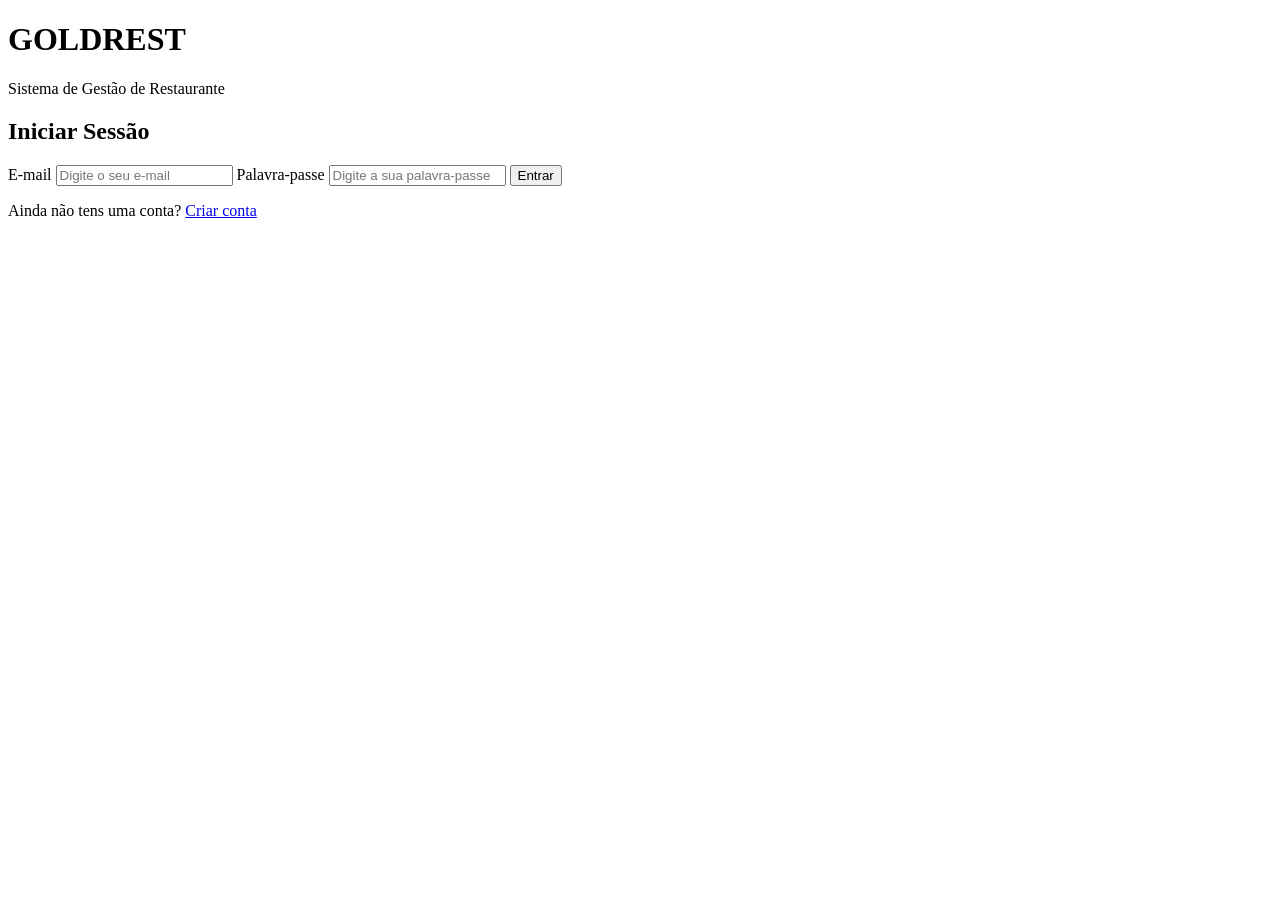
==== index.html @ c760f5db "Add files via upload" ====
<!DOCTYPE html>
<html lang="pt">
<head>
    <meta charset="UTF-8">
    <meta name="viewport" content="width=device-width, initial-scale=1.0">
    <title>GOLDREST - Iniciar Sessão</title>
    <link rel="stylesheet" href="css/style.css">
</head>
<body>

    <div class="container">
        <div class="formulario">
            <h1>GOLDREST</h1>
            <p class="subtitulo">Sistema de Gestão de Restaurante</p>

            <h2>Iniciar Sessão</h2>

            <form id="formLogin">

                <label for="emailLogin">E-mail</label>
                <input type="email" id="emailLogin"
                       placeholder="Digite o seu e-mail" required>

                <label for="senhaLogin">Palavra-passe</label>
                <input type="password" id="senhaLogin"
                       placeholder="Digite a sua palavra-passe" required>

                <button type="submit">Entrar</button>

            </form>

            <p class="alternativa">
                Ainda não tens uma conta?
                <a href="cadastrar.html">Criar conta</a>
            </p>
        </div>
    </div>

    <script src="js/app.js"></script>
</body>
</html>
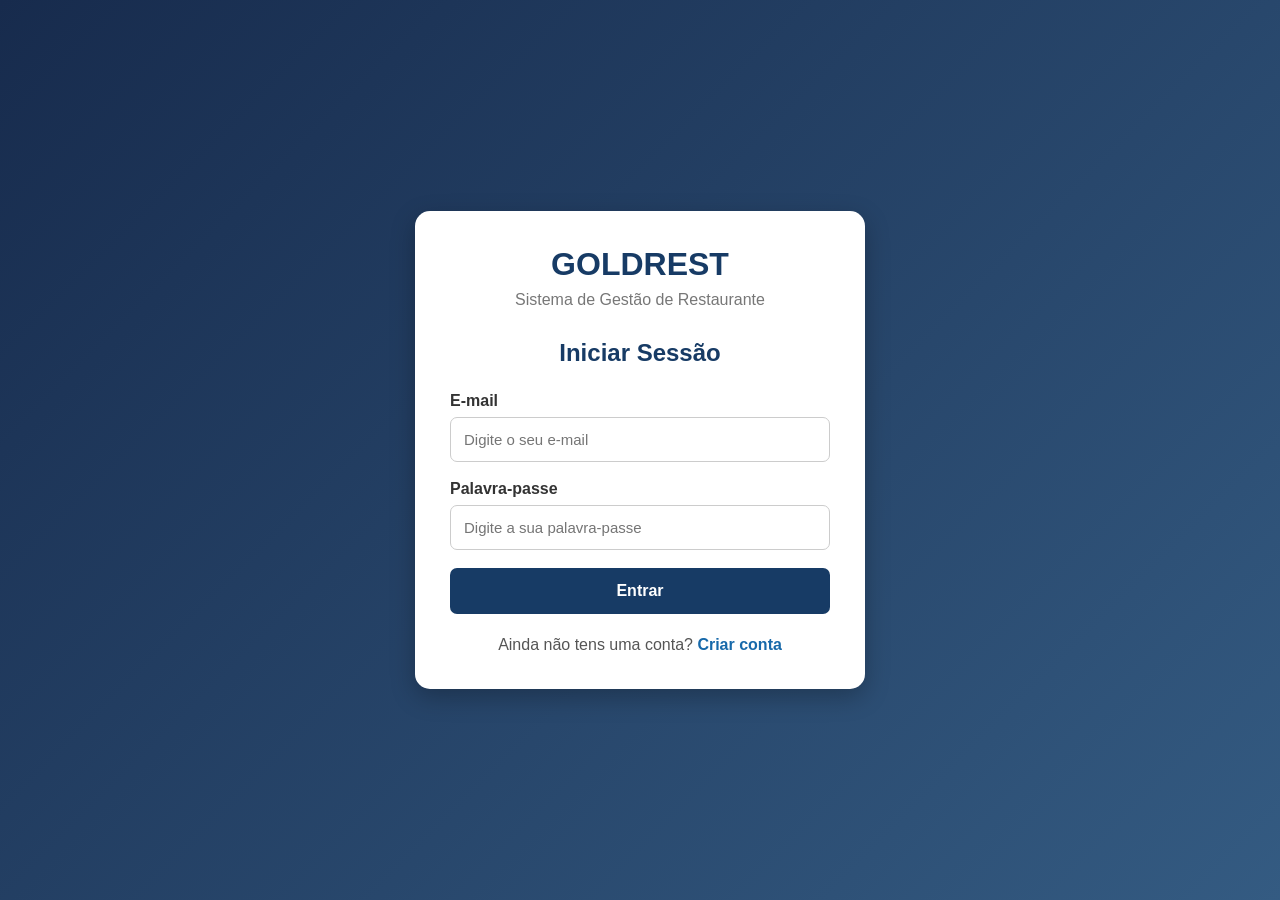
==== commit b78ababb: "Update index.html" ====
--- a/index.html
+++ b/index.html
@@ -4,7 +4,7 @@
     <meta charset="UTF-8">
     <meta name="viewport" content="width=device-width, initial-scale=1.0">
     <title>GOLDREST - Iniciar Sessão</title>
-    <link rel="stylesheet" href="css/style.css">
+    <link rel="stylesheet" href="style.css">
 </head>
 <body>
 
@@ -36,6 +36,6 @@
         </div>
     </div>
 
-    <script src="js/app.js"></script>
+    <script src="app.js"></script>
 </body>
 </html>
--- a/style.css
+++ b/style.css
@@ -0,0 +1,1747 @@
+/* CONFIGURAÇÕES GERAIS */
+
+* {
+    margin: 0;
+    padding: 0;
+    box-sizing: border-box;
+    font-family: Arial, sans-serif;
+}
+
+body {
+    min-height: 100vh;
+    background: linear-gradient(135deg, #172b4d, #345b82);
+    display: flex;
+    justify-content: center;
+    align-items: center;
+    padding: 20px;
+}
+
+/* CONTAINER */
+
+.container {
+    width: 100%;
+    max-width: 450px;
+}
+
+/* FORMULÁRIO */
+
+.formulario {
+    background-color: white;
+    padding: 35px;
+    border-radius: 15px;
+    box-shadow: 0 8px 25px rgba(0, 0, 0, 0.25);
+}
+
+h1 {
+    text-align: center;
+    color: #173b65;
+    font-size: 32px;
+    margin-bottom: 8px;
+}
+
+.subtitulo {
+    text-align: center;
+    color: #777;
+    margin-bottom: 30px;
+}
+
+h2 {
+    text-align: center;
+    color: #173b65;
+    margin-bottom: 25px;
+}
+
+/* CAMPOS */
+
+label {
+    display: block;
+    margin-bottom: 7px;
+    color: #333;
+    font-weight: bold;
+}
+
+input {
+    width: 100%;
+    padding: 13px;
+    margin-bottom: 18px;
+    border: 1px solid #ccc;
+    border-radius: 7px;
+    outline: none;
+    font-size: 15px;
+}
+
+input:focus {
+    border-color: #2467a5;
+    box-shadow: 0 0 4px rgba(36, 103, 165, 0.3);
+}
+
+/* BOTÃO */
+
+button {
+    width: 100%;
+    padding: 14px;
+    background-color: #173b65;
+    color: white;
+    border: none;
+    border-radius: 7px;
+    font-size: 16px;
+    font-weight: bold;
+    cursor: pointer;
+    transition: 0.3s;
+}
+
+button:hover {
+    background-color: #28669e;
+}
+
+/* LINKS */
+
+.alternativa {
+    text-align: center;
+    margin-top: 22px;
+    color: #555;
+}
+
+a {
+    color: #1769aa;
+    text-decoration: none;
+    font-weight: bold;
+}
+
+a:hover {
+    text-decoration: underline;
+}
+
+/* ECRÃS PEQUENOS */
+
+@media (max-width: 480px) {
+    .formulario {
+        padding: 25px 20px;
+    }
+}
+
+/* =====================================
+   PAINEL PRINCIPAL GOLDREST
+===================================== */
+
+.pagina-painel {
+    display: flex;
+    align-items: stretch;
+    justify-content: flex-start;
+    padding: 0;
+    background: #f1f4f8;
+    min-height: 100vh;
+}
+
+/* MENU LATERAL */
+
+.menu-lateral {
+    width: 250px;
+    min-height: 100vh;
+    background: #173b65;
+    color: white;
+    padding: 25px 15px;
+    display: flex;
+    flex-direction: column;
+    flex-shrink: 0;
+}
+
+.logo {
+    text-align: center;
+    padding: 10px 0 30px;
+}
+
+.logo h2 {
+    color: #ffffff;
+    font-size: 27px;
+    margin-bottom: 5px;
+}
+
+.logo p {
+    color: #cbd8e7;
+    font-size: 12px;
+}
+
+.menu-lateral nav {
+    display: flex;
+    flex-direction: column;
+    gap: 8px;
+}
+
+.menu-lateral nav a {
+    color: #e6edf5;
+    text-decoration: none;
+    padding: 13px;
+    border-radius: 7px;
+    font-size: 15px;
+    transition: 0.3s;
+}
+
+.menu-lateral nav a:hover,
+.menu-lateral nav a.ativo {
+    background: #2d5b89;
+    color: white;
+}
+
+/* BOTÃO SAIR */
+
+.botao-sair {
+    margin-top: auto;
+    background: #a83d3d;
+    color: white;
+}
+
+.botao-sair:hover {
+    background: #c34c4c;
+}
+
+/* CONTEÚDO */
+
+.conteudo-painel {
+    flex: 1;
+    padding: 30px;
+    min-width: 0;
+}
+
+/* CABEÇALHO */
+
+.cabecalho-painel {
+    display: flex;
+    justify-content: space-between;
+    align-items: center;
+    gap: 20px;
+    margin-bottom: 30px;
+}
+
+.cabecalho-painel h1 {
+    text-align: left;
+    font-size: 27px;
+    color: #173b65;
+    margin-bottom: 7px;
+}
+
+.cabecalho-painel p {
+    color: #777;
+}
+
+.perfil-utilizador {
+    display: flex;
+    align-items: center;
+    gap: 12px;
+    background: white;
+    padding: 12px 18px;
+    border-radius: 10px;
+}
+
+.icone-perfil {
+    background: #e5edf6;
+    color: #173b65;
+    padding: 10px;
+    border-radius: 50%;
+    font-size: 20px;
+}
+
+.perfil-utilizador strong,
+.perfil-utilizador small {
+    display: block;
+}
+
+.perfil-utilizador strong {
+    color: #173b65;
+}
+
+.perfil-utilizador small {
+    color: #888;
+    margin-top: 4px;
+}
+
+/* BOAS-VINDAS */
+
+.mensagem-boas-vindas {
+    background: linear-gradient(120deg, #173b65, #3474a9);
+    color: white;
+    padding: 30px;
+    border-radius: 12px;
+    margin-bottom: 30px;
+}
+
+.mensagem-boas-vindas h2 {
+    color: white;
+    text-align: left;
+    margin-bottom: 10px;
+}
+
+.mensagem-boas-vindas p {
+    color: #e5edf5;
+    line-height: 1.6;
+}
+
+/* ESTATÍSTICAS */
+
+.estatisticas {
+    display: grid;
+    grid-template-columns: repeat(4, 1fr);
+    gap: 18px;
+    margin-bottom: 35px;
+}
+
+.cartao-estatistica {
+    background: white;
+    padding: 22px;
+    border-radius: 10px;
+    box-shadow: 0 3px 10px rgba(0,0,0,0.05);
+}
+
+.icone-cartao {
+    font-size: 24px;
+    color: #3474a9;
+}
+
+.cartao-estatistica h3 {
+    color: #555;
+    font-size: 15px;
+    margin-top: 12px;
+}
+
+.cartao-estatistica p {
+    color: #173b65;
+    font-size: 30px;
+    font-weight: bold;
+    margin: 10px 0;
+}
+
+.cartao-estatistica small {
+    color: #888;
+}
+
+/* ACESSO RÁPIDO */
+
+.secao-atalhos h2 {
+    color: #173b65;
+    text-align: left;
+    margin-bottom: 20px;
+}
+
+.grelha-atalhos {
+    display: grid;
+    grid-template-columns: repeat(3, 1fr);
+    gap: 18px;
+}
+
+.atalho {
+    display: block;
+    background: white;
+    padding: 23px;
+    border-radius: 10px;
+    text-decoration: none;
+    box-shadow: 0 3px 10px rgba(0,0,0,0.05);
+    transition: 0.3s;
+}
+
+.atalho:hover {
+    transform: translateY(-4px);
+    box-shadow: 0 7px 18px rgba(0,0,0,0.1);
+}
+
+.atalho span {
+    font-size: 28px;
+    color: #3474a9;
+}
+
+.atalho h3 {
+    color: #173b65;
+    margin: 12px 0 8px;
+}
+
+.atalho p {
+    color: #777;
+    font-size: 14px;
+    line-height: 1.5;
+}
+
+/* RODAPÉ */
+
+.rodape-painel {
+    text-align: center;
+    color: #888;
+    font-size: 13px;
+    margin-top: 40px;
+}
+
+/* RESPONSIVIDADE */
+
+@media (max-width: 1000px) {
+    .estatisticas {
+        grid-template-columns: repeat(2, 1fr);
+    }
+
+    .grelha-atalhos {
+        grid-template-columns: repeat(2, 1fr);
+    }
+}
+
+@media (max-width: 700px) {
+    .pagina-painel {
+        flex-direction: column;
+    }
+
+    .menu-lateral {
+        width: 100%;
+        min-height: auto;
+    }
+
+    .menu-lateral nav {
+        display: grid;
+        grid-template-columns: repeat(2, 1fr);
+    }
+
+    .botao-sair {
+        margin-top: 20px;
+    }
+
+    .conteudo-painel {
+        padding: 20px;
+    }
+
+    .cabecalho-painel {
+        align-items: flex-start;
+        flex-direction: column;
+    }
+}
+
+@media (max-width: 450px) {
+    .estatisticas,
+    .grelha-atalhos {
+        grid-template-columns: 1fr;
+    }
+}
+
+/* =====================================
+   MÓDULO DE GESTÃO DE PRODUTOS
+===================================== */
+
+.area-produtos,
+.area-lista-produtos {
+    background: white;
+    padding: 25px;
+    border-radius: 12px;
+    margin-bottom: 25px;
+    box-shadow: 0 3px 10px rgba(0, 0, 0, 0.05);
+}
+
+.cabecalho-secao {
+    display: flex;
+    justify-content: space-between;
+    align-items: center;
+    gap: 20px;
+    margin-bottom: 25px;
+}
+
+.cabecalho-secao h2 {
+    color: #173b65;
+    text-align: left;
+    margin-bottom: 7px;
+}
+
+.cabecalho-secao p {
+    color: #888;
+    font-size: 14px;
+}
+
+/* FORMULÁRIO DE PRODUTOS */
+
+.form-produto {
+    width: 100%;
+}
+
+.campos-produto {
+    display: grid;
+    grid-template-columns: repeat(2, 1fr);
+    gap: 20px;
+}
+
+.campo {
+    display: flex;
+    flex-direction: column;
+}
+
+.campo label {
+    margin-bottom: 8px;
+    color: #333;
+    font-size: 14px;
+}
+
+.campo input,
+.campo select,
+.campo textarea {
+    width: 100%;
+    padding: 12px;
+    border: 1px solid #d5dce5;
+    border-radius: 7px;
+    font-size: 14px;
+    background: white;
+}
+
+.campo textarea {
+    min-height: 90px;
+    resize: vertical;
+}
+
+.campo input:focus,
+.campo select:focus,
+.campo textarea:focus {
+    outline: none;
+    border-color: #3474a9;
+}
+
+.campo-completo {
+    grid-column: 1 / -1;
+}
+
+.previsualizacao-imagem {
+    width: 110px;
+    height: 110px;
+    object-fit: cover;
+    border-radius: 50%;
+    margin-top: 12px;
+    border: 3px solid #dce7f1;
+}
+
+.botoes-formulario {
+    display: flex;
+    gap: 12px;
+    margin-top: 22px;
+}
+
+.botoes-formulario button {
+    width: auto;
+    min-width: 160px;
+    padding: 12px 20px;
+}
+
+.botao-cancelar {
+    background: #777;
+}
+
+.botao-cancelar:hover {
+    background: #555;
+}
+
+/* PESQUISA */
+
+.pesquisa-produto {
+    max-width: 270px;
+    padding: 12px;
+    border: 1px solid #d5dce5;
+    border-radius: 7px;
+    outline: none;
+}
+
+/* TABELA */
+
+.tabela-responsiva {
+    width: 100%;
+    overflow-x: auto;
+}
+
+.tabela-produtos {
+    width: 100%;
+    border-collapse: collapse;
+    min-width: 650px;
+}
+
+.tabela-produtos th,
+.tabela-produtos td {
+    padding: 14px 12px;
+    border-bottom: 1px solid #e9edf2;
+    text-align: left;
+    font-size: 14px;
+}
+
+.tabela-produtos th {
+    background: #f2f5f9;
+    color: #173b65;
+}
+
+.imagem-tabela {
+    width: 48px;
+    height: 48px;
+    object-fit: cover;
+    border-radius: 50%;
+    border: 2px solid #e0e7ef;
+}
+
+.sem-imagem {
+    width: 48px;
+    height: 48px;
+    display: flex;
+    align-items: center;
+    justify-content: center;
+    background: #e9eff6;
+    color: #173b65;
+    border-radius: 50%;
+    font-size: 20px;
+}
+
+.acoes-produto {
+    display: flex;
+    gap: 7px;
+}
+
+.acoes-produto button {
+    width: auto;
+    padding: 8px 12px;
+    font-size: 12px;
+}
+
+.botao-editar {
+    background: #3474a9;
+}
+
+.botao-eliminar {
+    background: #b84040;
+}
+
+.botao-editar:hover {
+    background: #245982;
+}
+
+.botao-eliminar:hover {
+    background: #922d2d;
+}
+
+.mensagem-vazia {
+    color: #888;
+    text-align: center;
+    padding: 25px;
+}
+
+/* RESPONSIVIDADE DOS PRODUTOS */
+
+@media (max-width: 700px) {
+    .campos-produto {
+        grid-template-columns: 1fr;
+    }
+
+    .campo-completo {
+        grid-column: auto;
+    }
+
+    .cabecalho-secao {
+        align-items: stretch;
+        flex-direction: column;
+    }
+
+    .pesquisa-produto {
+        max-width: 100%;
+    }
+
+    .botoes-formulario {
+        flex-direction: column;
+    }
+
+    .botoes-formulario button {
+        width: 100%;
+    }
+}
+
+/* =========================================
+   GESTÃO DE MESAS - GOLDREST
+========================================= */
+
+.pagina-mesas {
+    width: 90%;
+    max-width: 1200px;
+    margin: 35px auto;
+}
+
+.cabecalho-mesas {
+    display: flex;
+    justify-content: space-between;
+    align-items: center;
+    gap: 20px;
+    margin-bottom: 30px;
+}
+
+.cabecalho-mesas h1 {
+    color: #123c69;
+    margin-bottom: 8px;
+}
+
+.cabecalho-mesas p {
+    color: #666;
+}
+
+.botao-voltar {
+    background: #123c69;
+    color: white;
+    padding: 11px 18px;
+    border-radius: 7px;
+    text-decoration: none;
+}
+
+.resumo-mesas {
+    display: grid;
+    grid-template-columns: repeat(3, 1fr);
+    gap: 20px;
+    margin-bottom: 30px;
+}
+
+.cartao-mesa-resumo {
+    background: white;
+    padding: 22px;
+    border-radius: 10px;
+    box-shadow: 0 2px 10px rgba(0, 0, 0, 0.08);
+    border-left: 5px solid #176b9b;
+}
+
+.cartao-mesa-resumo h3 {
+    color: #555;
+    font-size: 16px;
+}
+
+.cartao-mesa-resumo p {
+    color: #123c69;
+    font-size: 28px;
+    font-weight: bold;
+    margin-top: 10px;
+}
+
+.area-gestao-mesas {
+    display: grid;
+    grid-template-columns: 320px 1fr;
+    gap: 25px;
+    align-items: start;
+}
+
+.formulario-mesas,
+.lista-mesas {
+    background: white;
+    padding: 22px;
+    border-radius: 10px;
+    box-shadow: 0 2px 10px rgba(0, 0, 0, 0.08);
+}
+
+.formulario-mesas h2,
+.lista-mesas h2 {
+    color: #123c69;
+    margin-bottom: 20px;
+}
+
+.campo-mesa {
+    margin-bottom: 17px;
+}
+
+.campo-mesa label {
+    display: block;
+    margin-bottom: 7px;
+    font-weight: bold;
+}
+
+.campo-mesa input,
+.campo-mesa select,
+#pesquisaMesa {
+    width: 100%;
+    padding: 11px;
+    border: 1px solid #ccc;
+    border-radius: 6px;
+    font-size: 15px;
+}
+
+.botoes-mesa {
+    display: flex;
+    flex-wrap: wrap;
+    gap: 10px;
+}
+
+.botoes-mesa button {
+    border: none;
+    padding: 11px 15px;
+    border-radius: 6px;
+    cursor: pointer;
+    background: #123c69;
+    color: white;
+}
+
+#botaoCancelarMesa {
+    background: #777;
+}
+
+.titulo-lista-mesas {
+    display: flex;
+    justify-content: space-between;
+    align-items: center;
+    gap: 15px;
+    margin-bottom: 15px;
+}
+
+#pesquisaMesa {
+    max-width: 230px;
+}
+
+.tabela-responsiva {
+    width: 100%;
+    overflow-x: auto;
+}
+
+.tabela-mesas {
+    width: 100%;
+    border-collapse: collapse;
+}
+
+.tabela-mesas th,
+.tabela-mesas td {
+    padding: 13px;
+    border-bottom: 1px solid #ddd;
+    text-align: left;
+}
+
+.tabela-mesas th {
+    background: #123c69;
+    color: white;
+}
+
+.estado-livre {
+    color: #168344;
+    font-weight: bold;
+}
+
+.estado-ocupada {
+    color: #c0392b;
+    font-weight: bold;
+}
+
+.acao-editar-mesa,
+.acao-eliminar-mesa {
+    border: none;
+    padding: 8px 10px;
+    border-radius: 5px;
+    cursor: pointer;
+    color: white;
+    margin: 2px;
+}
+
+.acao-editar-mesa {
+    background: #176b9b;
+}
+
+.acao-eliminar-mesa {
+    background: #c0392b;
+}
+
+.mensagem-mesas {
+    color: #777;
+    margin-top: 15px;
+}
+
+@media (max-width: 800px) {
+    .area-gestao-mesas {
+        grid-template-columns: 1fr;
+    }
+
+    .resumo-mesas {
+        grid-template-columns: 1fr;
+    }
+
+    .cabecalho-mesas,
+    .titulo-lista-mesas {
+        align-items: stretch;
+        flex-direction: column;
+    }
+
+    #pesquisaMesa {
+        max-width: none;
+    }
+}
+
+/* =========================================
+   GESTÃO DE PEDIDOS - GOLDREST
+========================================= */
+
+.pagina-pedidos {
+    width: 92%;
+    max-width: 1250px;
+    margin: 35px auto;
+}
+
+.cabecalho-pedidos {
+    display: flex;
+    justify-content: space-between;
+    align-items: center;
+    gap: 20px;
+    margin-bottom: 25px;
+}
+
+.cabecalho-pedidos h1 {
+    color: #123c69;
+    margin-bottom: 8px;
+}
+
+.cabecalho-pedidos p {
+    color: #666;
+}
+
+.botao-voltar-pedidos {
+    background: #123c69;
+    color: white;
+    text-decoration: none;
+    padding: 11px 18px;
+    border-radius: 7px;
+}
+
+.area-novo-pedido,
+.area-lista-pedidos {
+    background: white;
+    padding: 25px;
+    margin-bottom: 25px;
+    border-radius: 10px;
+    box-shadow: 0 2px 10px rgba(0, 0, 0, 0.08);
+}
+
+.area-novo-pedido h2,
+.area-lista-pedidos h2 {
+    color: #123c69;
+    margin-bottom: 20px;
+}
+
+.dados-pedido {
+    display: grid;
+    grid-template-columns: 1.3fr 1.5fr 0.8fr auto;
+    align-items: end;
+    gap: 15px;
+    margin-bottom: 25px;
+}
+
+.campo-pedido label {
+    display: block;
+    font-weight: bold;
+    margin-bottom: 8px;
+}
+
+.campo-pedido input,
+.campo-pedido select {
+    width: 100%;
+    padding: 11px;
+    border: 1px solid #ccc;
+    border-radius: 6px;
+    font-size: 15px;
+}
+
+#botaoAdicionarItem,
+#botaoGuardarPedido {
+    border: none;
+    padding: 12px 17px;
+    background: #123c69;
+    color: white;
+    border-radius: 6px;
+    cursor: pointer;
+}
+
+#botaoGuardarPedido {
+    margin-top: 20px;
+    background: #168344;
+}
+
+.area-novo-pedido h3 {
+    color: #333;
+    margin-bottom: 15px;
+}
+
+.tabela-pedidos {
+    width: 100%;
+    border-collapse: collapse;
+}
+
+.tabela-pedidos th,
+.tabela-pedidos td {
+    padding: 13px;
+    border-bottom: 1px solid #ddd;
+    text-align: left;
+}
+
+.tabela-pedidos th {
+    background: #123c69;
+    color: white;
+}
+
+.total-pedido {
+    display: flex;
+    justify-content: flex-end;
+    gap: 15px;
+    align-items: center;
+    margin-top: 20px;
+    font-size: 19px;
+}
+
+.total-pedido strong {
+    color: #168344;
+}
+
+.mensagem-pedido {
+    color: #777;
+    margin-top: 15px;
+}
+
+.estado-pedido {
+    font-weight: bold;
+}
+
+.estado-em-preparacao {
+    color: #b7791f;
+}
+
+.estado-concluido {
+    color: #168344;
+}
+
+.estado-cancelado {
+    color: #c0392b;
+}
+
+.acao-concluir-pedido,
+.acao-cancelar-pedido,
+.acao-remover-item {
+    border: none;
+    padding: 8px 10px;
+    border-radius: 5px;
+    cursor: pointer;
+    color: white;
+    margin: 2px;
+}
+
+.acao-concluir-pedido {
+    background: #168344;
+}
+
+.acao-cancelar-pedido,
+.acao-remover-item {
+    background: #c0392b;
+}
+
+@media (max-width: 850px) {
+    .dados-pedido {
+        grid-template-columns: 1fr 1fr;
+    }
+}
+
+@media (max-width: 600px) {
+    .dados-pedido {
+        grid-template-columns: 1fr;
+    }
+
+    .cabecalho-pedidos {
+        flex-direction: column;
+        align-items: flex-start;
+    }
+
+    .total-pedido {
+        justify-content: flex-start;
+        flex-wrap: wrap;
+    }
+}
+
+/* =========================================
+   GESTÃO DE VENDAS - GOLDREST
+========================================= */
+
+.pagina-vendas {
+    width: 92%;
+    max-width: 1250px;
+    margin: 35px auto;
+}
+
+.cabecalho-vendas {
+    display: flex;
+    justify-content: space-between;
+    align-items: center;
+    gap: 20px;
+    margin-bottom: 30px;
+}
+
+.cabecalho-vendas h1 {
+    color: #123c69;
+    margin-bottom: 8px;
+}
+
+.cabecalho-vendas p {
+    color: #666;
+}
+
+.botao-voltar-vendas {
+    background: #123c69;
+    color: white;
+    padding: 11px 18px;
+    border-radius: 7px;
+    text-decoration: none;
+}
+
+.resumo-vendas {
+    display: grid;
+    grid-template-columns: repeat(2, 1fr);
+    gap: 20px;
+    margin-bottom: 30px;
+}
+
+.cartao-venda {
+    background: white;
+    padding: 24px;
+    border-radius: 10px;
+    box-shadow: 0 2px 10px rgba(0, 0, 0, 0.08);
+    border-left: 5px solid #176b9b;
+}
+
+.cartao-venda h3 {
+    color: #555;
+    font-size: 16px;
+}
+
+.cartao-venda p {
+    color: #123c69;
+    font-size: 27px;
+    font-weight: bold;
+    margin-top: 12px;
+}
+
+.area-historico-vendas {
+    background: white;
+    padding: 25px;
+    border-radius: 10px;
+    box-shadow: 0 2px 10px rgba(0, 0, 0, 0.08);
+}
+
+.cabecalho-historico {
+    display: flex;
+    justify-content: space-between;
+    align-items: center;
+    gap: 20px;
+    margin-bottom: 20px;
+}
+
+.cabecalho-historico h2 {
+    color: #123c69;
+    margin-bottom: 7px;
+}
+
+.cabecalho-historico p {
+    color: #777;
+}
+
+#pesquisaVendas {
+    width: 260px;
+    padding: 11px;
+    border: 1px solid #ccc;
+    border-radius: 6px;
+    font-size: 15px;
+}
+
+.tabela-vendas {
+    width: 100%;
+    border-collapse: collapse;
+}
+
+.tabela-vendas th,
+.tabela-vendas td {
+    padding: 13px;
+    border-bottom: 1px solid #ddd;
+    text-align: left;
+}
+
+.tabela-vendas th {
+    background: #123c69;
+    color: white;
+}
+
+.mensagem-vendas {
+    color: #777;
+    margin-top: 15px;
+}
+
+@media (max-width: 750px) {
+    .cabecalho-vendas,
+    .cabecalho-historico {
+        flex-direction: column;
+        align-items: stretch;
+    }
+
+    .resumo-vendas {
+        grid-template-columns: 1fr;
+    }
+
+    #pesquisaVendas {
+        width: 100%;
+    }
+}
+
+/* =========================================
+   GESTÃO DE STOCK - GOLDREST
+========================================= */
+
+.pagina-stock {
+    background: #f1f4f8;
+}
+
+.conteudo-modulo {
+    width: 100%;
+    max-width: 1400px;
+    margin: auto;
+    padding: 30px;
+}
+
+.cabecalho-modulo {
+    display: flex;
+    justify-content: space-between;
+    align-items: center;
+    gap: 20px;
+    margin-bottom: 30px;
+}
+
+.cabecalho-modulo h1 {
+    color: #123c69;
+    margin-bottom: 8px;
+}
+
+.cabecalho-modulo p,
+.descricao-stock {
+    color: #777;
+    font-size: 14px;
+}
+
+.estatisticas-stock {
+    display: grid;
+    grid-template-columns: repeat(4, 1fr);
+    gap: 20px;
+    margin-bottom: 25px;
+}
+
+.cartao-stock {
+    background: white;
+    padding: 22px;
+    border-radius: 10px;
+    box-shadow: 0 2px 8px rgba(0,0,0,0.06);
+}
+
+.cartao-stock span {
+    color: #777;
+    font-size: 14px;
+}
+
+.cartao-stock h2 {
+    color: #123c69;
+    font-size: 28px;
+    margin-top: 12px;
+}
+
+.cartao-modulo-stock {
+    background: white;
+    padding: 25px;
+    border-radius: 10px;
+    margin-bottom: 25px;
+    box-shadow: 0 2px 8px rgba(0,0,0,0.06);
+}
+
+.cartao-modulo-stock h2 {
+    color: #123c69;
+    margin-bottom: 10px;
+}
+
+.campos-stock {
+    display: grid;
+    grid-template-columns: repeat(3, 1fr);
+    gap: 20px;
+    margin: 22px 0 20px;
+}
+
+.campo-stock {
+    display: flex;
+    flex-direction: column;
+    gap: 8px;
+}
+
+.campo-stock label {
+    font-weight: bold;
+    color: #444;
+}
+
+.campo-stock input,
+.campo-stock select,
+.campo-stock textarea,
+#pesquisaStock {
+    width: 100%;
+    padding: 12px;
+    border: 1px solid #ddd;
+    border-radius: 6px;
+    outline: none;
+    font-size: 14px;
+    background: white;
+}
+
+.botao-registar-stock {
+    background: #123c69;
+    color: white;
+    border: none;
+    padding: 13px 22px;
+    border-radius: 6px;
+    cursor: pointer;
+}
+
+.botao-registar-stock:hover {
+    background: #176baf;
+}
+
+.titulo-lista-stock {
+    display: flex;
+    justify-content: space-between;
+    align-items: center;
+    gap: 20px;
+    margin-bottom: 20px;
+}
+
+#pesquisaStock {
+    max-width: 280px;
+}
+
+.tabela-stock {
+    width: 100%;
+    border-collapse: collapse;
+    min-width: 600px;
+}
+
+.tabela-stock th,
+.tabela-stock td {
+    padding: 15px;
+    text-align: left;
+    border-bottom: 1px solid #eee;
+}
+
+.tabela-stock th {
+    background: #f5f7fa;
+    color: #123c69;
+}
+
+.tabela-stock td {
+    color: #555;
+}
+
+.estado-stock,
+.estado-funcionario {
+    display: inline-block;
+    padding: 6px 10px;
+    border-radius: 20px;
+    font-size: 12px;
+    font-weight: bold;
+}
+
+.stock-disponivel,
+.funcionario-ativo {
+    background: #d9f5e3;
+    color: #18783a;
+}
+
+.stock-baixo {
+    background: #fff0c2;
+    color: #936500;
+}
+
+.stock-esgotado,
+.funcionario-inativo {
+    background: #ffe0e0;
+    color: #b42318;
+}
+
+
+/* =========================================
+   GESTÃO DE FUNCIONÁRIOS - GOLDREST
+========================================= */
+
+.pagina-funcionarios {
+    background: #f1f4f8;
+}
+
+.botao-cancelar-funcionario {
+    background: #777;
+    color: white;
+    border: none;
+    padding: 13px 22px;
+    border-radius: 6px;
+    cursor: pointer;
+    margin-left: 8px;
+}
+
+.botao-cancelar-funcionario:hover {
+    background: #555;
+}
+
+.acoes-funcionario {
+    display: flex;
+    align-items: center;
+    gap: 8px;
+    flex-wrap: wrap;
+}
+
+.botao-editar-funcionario,
+.botao-remover-funcionario {
+    border: none;
+    padding: 8px 12px;
+    border-radius: 5px;
+    cursor: pointer;
+    color: white;
+}
+
+.botao-editar-funcionario {
+    background: #176baf;
+}
+
+.botao-remover-funcionario {
+    background: #c0392b;
+}
+
+.botao-editar-funcionario:hover {
+    background: #123c69;
+}
+
+.botao-remover-funcionario:hover {
+    background: #922b21;
+}
+
+
+/* =========================================
+   RELATÓRIOS - GOLDREST
+========================================= */
+
+.pagina-relatorios {
+    background: #f1f4f8;
+}
+
+.estatisticas-relatorios {
+    display: grid;
+    grid-template-columns: repeat(4, 1fr);
+    gap: 20px;
+    margin-bottom: 25px;
+}
+
+.cartao-relatorio {
+    background: white;
+    padding: 22px;
+    border-radius: 10px;
+    box-shadow: 0 2px 8px rgba(0,0,0,0.06);
+}
+
+.cartao-relatorio span {
+    color: #777;
+    font-size: 14px;
+}
+
+.cartao-relatorio h2 {
+    color: #123c69;
+    font-size: 25px;
+    margin: 12px 0 8px;
+    overflow-wrap: anywhere;
+}
+
+.cartao-relatorio small {
+    color: #888;
+    font-size: 12px;
+}
+
+
+/* =========================================
+   DEFINIÇÕES - GOLDREST
+========================================= */
+
+.pagina-definicoes {
+    background: #f1f4f8;
+}
+
+.campo-completo-definicoes {
+    grid-column: 1 / -1;
+}
+
+.visualizacao-logo {
+    display: flex;
+    align-items: center;
+    gap: 15px;
+    margin-top: 15px;
+    flex-wrap: wrap;
+}
+
+.visualizacao-logo img {
+    width: 100px;
+    height: 100px;
+    object-fit: contain;
+    border: 1px solid #ddd;
+    border-radius: 50%;
+    background: white;
+    padding: 5px;
+}
+
+.visualizacao-logo p {
+    color: #777;
+    font-size: 13px;
+}
+
+.acoes-definicoes {
+    display: flex;
+    gap: 12px;
+    flex-wrap: wrap;
+    margin-top: 22px;
+}
+
+.botao-limpar-definicoes {
+    padding: 12px 20px;
+    border: none;
+    border-radius: 6px;
+    background: #e5e7eb;
+    color: #333;
+    cursor: pointer;
+    font-weight: bold;
+}
+
+.botao-limpar-definicoes:hover {
+    background: #d1d5db;
+}
+
+.mensagem-definicoes {
+    margin-top: 15px;
+    font-weight: bold;
+}
+
+.resumo-definicoes {
+    display: grid;
+    gap: 14px;
+    margin-top: 20px;
+}
+
+.resumo-definicoes p {
+    padding: 12px;
+    background: #f4f6f9;
+    border-radius: 6px;
+    overflow-wrap: anywhere;
+}
+
+.resumo-definicoes strong {
+    color: #123c69;
+}
+
+
+/* =========================================
+   CORREÇÕES GERAIS DE TODOS OS MÓDULOS
+========================================= */
+
+/* O Login e o Cadastro continuam centralizados.
+   Os módulos passam a ocupar a página normalmente. */
+
+body.pagina-painel,
+body.pagina-mesas,
+body.pagina-pedidos,
+body.pagina-vendas,
+body.pagina-stock,
+body.pagina-funcionarios,
+body.pagina-relatorios,
+body.pagina-definicoes,
+body.pagina-produtos {
+    min-height: 100vh;
+    padding: 0;
+}
+
+body.pagina-painel {
+    display: flex;
+    align-items: stretch;
+    justify-content: flex-start;
+}
+
+body.pagina-mesas,
+body.pagina-pedidos,
+body.pagina-vendas,
+body.pagina-stock,
+body.pagina-funcionarios,
+body.pagina-relatorios,
+body.pagina-definicoes,
+body.pagina-produtos {
+    display: block;
+    background: #f1f4f8;
+}
+
+/* Títulos dos módulos */
+
+.pagina-mesas h1,
+.pagina-pedidos h1,
+.pagina-vendas h1,
+.pagina-stock h1,
+.pagina-funcionarios h1,
+.pagina-relatorios h1,
+.pagina-definicoes h1,
+.pagina-produtos h1 {
+    text-align: left;
+}
+
+.pagina-mesas h2,
+.pagina-pedidos h2,
+.pagina-vendas h2,
+.pagina-stock h2,
+.pagina-funcionarios h2,
+.pagina-relatorios h2,
+.pagina-definicoes h2,
+.pagina-produtos h2 {
+    text-align: left;
+}
+
+/* Campos dos formulários */
+
+.pagina-mesas input,
+.pagina-mesas select,
+.pagina-pedidos input,
+.pagina-pedidos select,
+.pagina-vendas input,
+.pagina-stock input,
+.pagina-stock select,
+.pagina-stock textarea,
+.pagina-funcionarios input,
+.pagina-funcionarios select,
+.pagina-relatorios input,
+.pagina-definicoes input,
+.pagina-definicoes select,
+.pagina-definicoes textarea,
+.pagina-produtos input,
+.pagina-produtos select,
+.pagina-produtos textarea {
+    margin-bottom: 0;
+    max-width: 100%;
+}
+
+/* Botões dos módulos */
+
+.pagina-mesas button,
+.pagina-pedidos button,
+.pagina-vendas button,
+.pagina-stock button,
+.pagina-funcionarios button,
+.pagina-relatorios button,
+.pagina-definicoes button,
+.pagina-produtos button {
+    width: auto;
+    margin-bottom: 0;
+}
+
+/* Tabelas */
+
+.tabela-responsiva {
+    width: 100%;
+    max-width: 100%;
+    overflow-x: auto;
+}
+
+.tabela-responsiva th,
+.tabela-responsiva td {
+    vertical-align: middle;
+}
+
+.tabela-responsiva tbody tr:hover {
+    background: #f6f9fc;
+}
+
+/* Formulários e cartões */
+
+.formulario-mesas,
+.area-novo-pedido,
+.area-lista-pedidos,
+.area-historico-vendas,
+.cartao-modulo-stock,
+.area-produtos,
+.area-lista-produtos {
+    width: 100%;
+    min-width: 0;
+}
+
+.campo,
+.campo-mesa,
+.campo-pedido,
+.campo-stock {
+    min-width: 0;
+}
+
+/* Imagens circulares */
+
+.imagem-tabela,
+.previsualizacao-imagem {
+    border-radius: 50%;
+    object-fit: cover;
+}
+
+/* Menu lateral */
+
+.menu-lateral {
+    position: relative;
+    z-index: 2;
+}
+
+.menu-lateral nav a {
+    display: block;
+}
+
+/* Ecrãs médios */
+
+@media (max-width: 900px) {
+    .estatisticas-stock,
+    .estatisticas-relatorios {
+        grid-template-columns: repeat(2, 1fr);
+    }
+
+    .campos-stock {
+        grid-template-columns: repeat(2, 1fr);
+    }
+
+    .conteudo-modulo {
+        padding: 20px;
+    }
+}
+
+/* Ecrãs pequenos */
+
+@media (max-width: 600px) {
+    .conteudo-modulo {
+        padding: 14px;
+    }
+
+    .estatisticas-stock,
+    .estatisticas-relatorios,
+    .campos-stock {
+        grid-template-columns: 1fr;
+    }
+
+    .cabecalho-modulo,
+    .titulo-lista-stock {
+        flex-direction: column;
+        align-items: stretch;
+    }
+
+    .area-produtos,
+    .area-lista-produtos,
+    .area-novo-pedido,
+    .area-lista-pedidos,
+    .area-historico-vendas,
+    .formulario-mesas,
+    .lista-mesas,
+    .cartao-modulo-stock {
+        padding: 16px;
+    }
+
+    #pesquisaStock {
+        max-width: 100%;
+    }
+
+    .acoes-definicoes {
+        flex-direction: column;
+    }
+
+    .acoes-definicoes button {
+        width: 100%;
+    }
+
+    .botao-cancelar-funcionario {
+        margin: 10px 0 0;
+    }
+}
+
+/* =========================================
+   FIM DO CSS DO GOLDREST
+========================================= */
